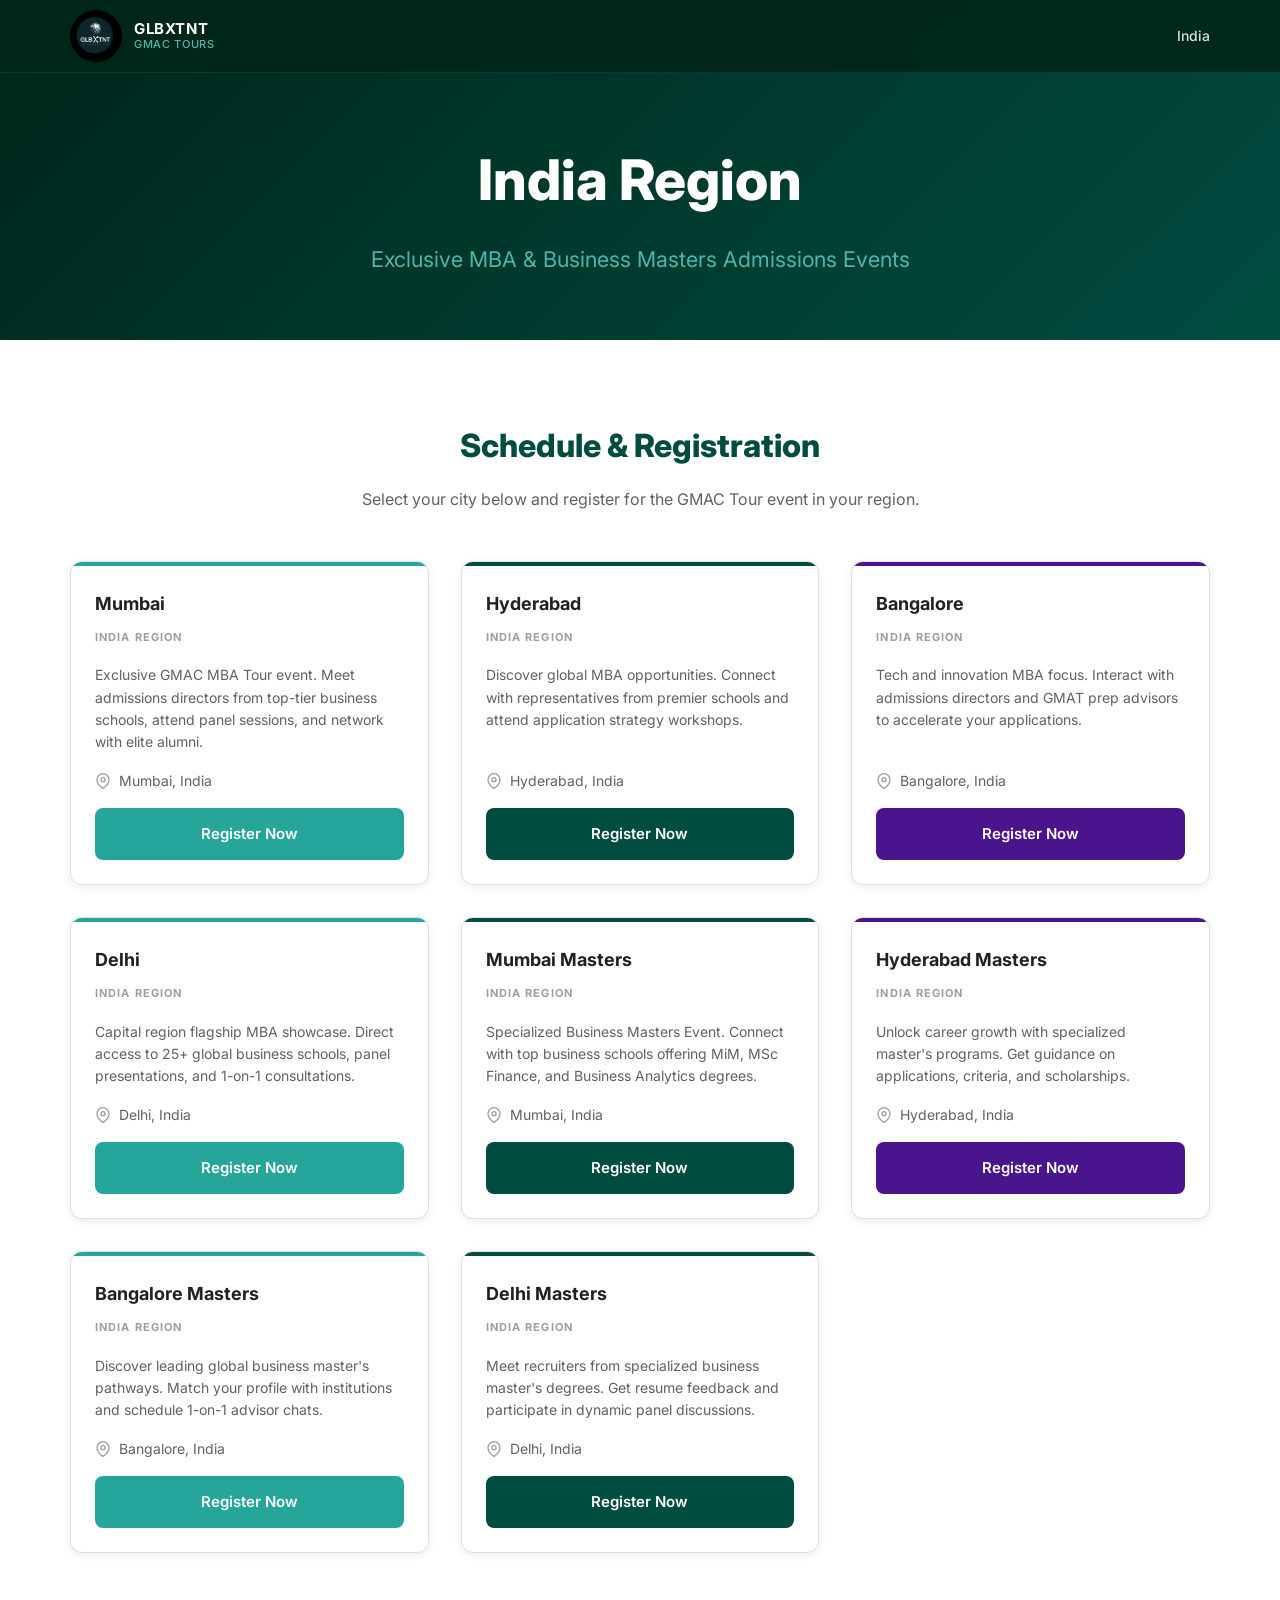
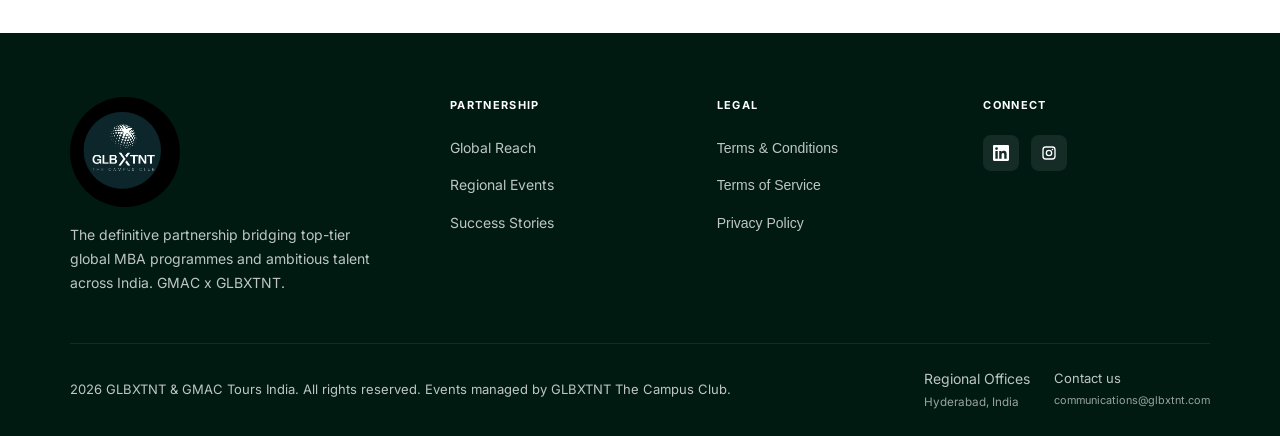
==== india.html @ bcb987fe "Add files via upload" ====
<!DOCTYPE html>
<html lang="en">
<head>
  <meta charset="UTF-8">
  <meta name="viewport" content="width=device-width, initial-scale=1.0">
  <meta name="description" content="GMAC Tours in India — exclusive MBA admissions events and networking sessions organised by GLBXTNT The Campus Club.">
  <title>GMAC Tours India | Powered by GLBXTNT & GMAC</title>
  <link rel="preconnect" href="https://fonts.googleapis.com">
  <link rel="preconnect" href="https://fonts.gstatic.com" crossorigin>
  <link href="https://fonts.googleapis.com/css2?family=Inter:wght@400;500;600;700;800&display=swap" rel="stylesheet">
  <link rel="stylesheet" href="styles.css">
  <link rel="icon" href="glb-logo.png" type="image/png">
  <style>
    .region-hero {
      padding: calc(var(--header-h) + 4rem) 0 4rem;
      background: linear-gradient(135deg, var(--green-dark) 0%, #004d40 100%);
      color: var(--white);
      text-align: center;
    }
    .region-hero h1 {
      font-size: clamp(2.25rem, 6vw, 3.5rem);
      font-weight: 800;
      margin-bottom: 1rem;
    }
    .region-hero p {
      font-size: clamp(1.125rem, 2.5vw, 1.35rem);
      color: var(--teal-light);
      max-width: 600px;
      margin: 0 auto;
    }
    .page-section {
      padding: 5rem 0;
      background: var(--white);
    }
    .section-title {
      font-size: 2rem;
      font-weight: 800;
      color: var(--green-primary);
      text-align: center;
      margin-bottom: 1rem;
    }
    .section-subtitle {
      text-align: center;
      color: var(--gray-700);
      max-width: 600px;
      margin: 0 auto 3rem;
    }
  </style>
</head>
<body>
  <header class="site-header">
    <div class="container header-inner">
      <a href="index.html" class="brand">
        <img src="glb-logo.png" alt="GLBXTNT The Campus Club" class="brand-logo">
        <span class="brand-text">
          <span class="brand-name">GLBXTNT</span>
          <span class="brand-tagline">GMAC Tours</span>
        </span>
      </a>
      <nav class="nav" aria-label="Main navigation">
        <a href="india.html" class="text-teal">India</a>
      </nav>
      <button class="menu-toggle" aria-label="Open menu" aria-expanded="false">
        <span></span><span></span><span></span>
      </button>
    </div>
  </header>

  <main>
    <!-- Region Hero -->
    <section class="region-hero">
      <div class="container">
        <h1>India Region</h1>
        <p>Exclusive MBA & Business Masters Admissions Events</p>
      </div>
    </section>

    <!-- Events Grid -->
    <section class="page-section">
      <div class="container">
        <h2 class="section-title">Schedule & Registration</h2>
        <p class="section-subtitle">Select your city below and register for the GMAC Tour event in your region.</p>

        <div class="events-grid">
          <!-- Mumbai -->
          <article class="event-card theme-teal">
            <div class="event-card-header">
              <div>
                <h3>Mumbai</h3>
                <span class="event-region">India Region</span>
              </div>
            </div>
            <p class="event-desc">Exclusive GMAC MBA Tour event. Meet admissions directors from top-tier business schools, attend panel sessions, and network with elite alumni.</p>
            <div class="event-location">
              <svg viewBox="0 0 24 24" fill="none" stroke="currentColor" stroke-width="2" aria-hidden="true"><path d="M21 10c0 7-9 13-9 13s-9-6-9-13a9 9 0 0 1 18 0z"/><circle cx="12" cy="10" r="3"/></svg>
              Mumbai, India
            </div>
            <a href="https://tours.mba.com/mumbai?utm_campaign=sas_IN_Tours_SummerFall_Gtoursdirect_sf26&utm_source=ranjika&utm_medium=social" target="_blank" rel="noopener noreferrer" class="btn btn-card">Register Now</a>
          </article>

          <!-- Hyderabad -->
          <article class="event-card theme-green">
            <div class="event-card-header">
              <div>
                <h3>Hyderabad</h3>
                <span class="event-region">India Region</span>
              </div>
            </div>
            <p class="event-desc">Discover global MBA opportunities. Connect with representatives from premier schools and attend application strategy workshops.</p>
            <div class="event-location">
              <svg viewBox="0 0 24 24" fill="none" stroke="currentColor" stroke-width="2" aria-hidden="true"><path d="M21 10c0 7-9 13-9 13s-9-6-9-13a9 9 0 0 1 18 0z"/><circle cx="12" cy="10" r="3"/></svg>
              Hyderabad, India
            </div>
            <a href="https://tours.mba.com/hyderabad?utm_campaign=sas_IN_Tours_SummerFall_Gtoursdirect_sf26&utm_source=ranjika&utm_medium=social" target="_blank" rel="noopener noreferrer" class="btn btn-card">Register Now</a>
          </article>

          <!-- Bangalore -->
          <article class="event-card theme-purple">
            <div class="event-card-header">
              <div>
                <h3>Bangalore</h3>
                <span class="event-region">India Region</span>
              </div>
            </div>
            <p class="event-desc">Tech and innovation MBA focus. Interact with admissions directors and GMAT prep advisors to accelerate your applications.</p>
            <div class="event-location">
              <svg viewBox="0 0 24 24" fill="none" stroke="currentColor" stroke-width="2" aria-hidden="true"><path d="M21 10c0 7-9 13-9 13s-9-6-9-13a9 9 0 0 1 18 0z"/><circle cx="12" cy="10" r="3"/></svg>
              Bangalore, India
            </div>
            <a href="https://tours.mba.com/bangalore?utm_campaign=sas_IN_Tours_SummerFall_Gtoursdirect_sf26&utm_source=ranjika&utm_medium=social" target="_blank" rel="noopener noreferrer" class="btn btn-card">Register Now</a>
          </article>

          <!-- Delhi -->
          <article class="event-card theme-teal">
            <div class="event-card-header">
              <div>
                <h3>Delhi</h3>
                <span class="event-region">India Region</span>
              </div>
            </div>
            <p class="event-desc">Capital region flagship MBA showcase. Direct access to 25+ global business schools, panel presentations, and 1-on-1 consultations.</p>
            <div class="event-location">
              <svg viewBox="0 0 24 24" fill="none" stroke="currentColor" stroke-width="2" aria-hidden="true"><path d="M21 10c0 7-9 13-9 13s-9-6-9-13a9 9 0 0 1 18 0z"/><circle cx="12" cy="10" r="3"/></svg>
              Delhi, India
            </div>
            <a href="https://tours.mba.com/delhi?utm_campaign=sas_IN_Tours_SummerFall_Gtoursdirect_sf26&utm_source=ranjika&utm_medium=social" target="_blank" rel="noopener noreferrer" class="btn btn-card">Register Now</a>
          </article>

          <!-- Mumbai Masters -->
          <article class="event-card theme-green">
            <div class="event-card-header">
              <div>
                <h3>Mumbai Masters</h3>
                <span class="event-region">India Region</span>
              </div>
            </div>
            <p class="event-desc">Specialized Business Masters Event. Connect with top business schools offering MiM, MSc Finance, and Business Analytics degrees.</p>
            <div class="event-location">
              <svg viewBox="0 0 24 24" fill="none" stroke="currentColor" stroke-width="2" aria-hidden="true"><path d="M21 10c0 7-9 13-9 13s-9-6-9-13a9 9 0 0 1 18 0z"/><circle cx="12" cy="10" r="3"/></svg>
              Mumbai, India
            </div>
            <a href="https://tours.mba.com/mumbai-masters?utm_campaign=sas_IN_Tours_SummerFall_Gtoursdirect_sf26&utm_source=ranjika&utm_medium=social" target="_blank" rel="noopener noreferrer" class="btn btn-card">Register Now</a>
          </article>

          <!-- Hyderabad Masters -->
          <article class="event-card theme-purple">
            <div class="event-card-header">
              <div>
                <h3>Hyderabad Masters</h3>
                <span class="event-region">India Region</span>
              </div>
            </div>
            <p class="event-desc">Unlock career growth with specialized master's programs. Get guidance on applications, criteria, and scholarships.</p>
            <div class="event-location">
              <svg viewBox="0 0 24 24" fill="none" stroke="currentColor" stroke-width="2" aria-hidden="true"><path d="M21 10c0 7-9 13-9 13s-9-6-9-13a9 9 0 0 1 18 0z"/><circle cx="12" cy="10" r="3"/></svg>
              Hyderabad, India
            </div>
            <a href="https://tours.mba.com/hyderabad-masters?utm_campaign=sas_IN_Tours_SummerFall_Gtoursdirect_sf26&utm_source=ranjika&utm_medium=social" target="_blank" rel="noopener noreferrer" class="btn btn-card">Register Now</a>
          </article>

          <!-- Bangalore Masters -->
          <article class="event-card theme-teal">
            <div class="event-card-header">
              <div>
                <h3>Bangalore Masters</h3>
                <span class="event-region">India Region</span>
              </div>
            </div>
            <p class="event-desc">Discover leading global business master's pathways. Match your profile with institutions and schedule 1-on-1 advisor chats.</p>
            <div class="event-location">
              <svg viewBox="0 0 24 24" fill="none" stroke="currentColor" stroke-width="2" aria-hidden="true"><path d="M21 10c0 7-9 13-9 13s-9-6-9-13a9 9 0 0 1 18 0z"/><circle cx="12" cy="10" r="3"/></svg>
              Bangalore, India
            </div>
            <a href="https://tours.mba.com/bangalore-masters?utm_campaign=sas_IN_Tours_SummerFall_Gtoursdirect_sf26&utm_source=ranjika&utm_medium=social" target="_blank" rel="noopener noreferrer" class="btn btn-card">Register Now</a>
          </article>

          <!-- Delhi Masters -->
          <article class="event-card theme-green">
            <div class="event-card-header">
              <div>
                <h3>Delhi Masters</h3>
                <span class="event-region">India Region</span>
              </div>
            </div>
            <p class="event-desc">Meet recruiters from specialized business master's degrees. Get resume feedback and participate in dynamic panel discussions.</p>
            <div class="event-location">
              <svg viewBox="0 0 24 24" fill="none" stroke="currentColor" stroke-width="2" aria-hidden="true"><path d="M21 10c0 7-9 13-9 13s-9-6-9-13a9 9 0 0 1 18 0z"/><circle cx="12" cy="10" r="3"/></svg>
              Delhi, India
            </div>
            <a href="https://tours.mba.com/delhi-masters?utm_campaign=sas_IN_Tours_SummerFall_Gtoursdirect_sf26&utm_source=ranjika&utm_medium=social" target="_blank" rel="noopener noreferrer" class="btn btn-card">Register Now</a>
          </article>
        </div>
      </div>
    </section>
  </main>

  <footer class="site-footer">
    <div class="container footer-grid">
      <div class="footer-brand">
        <img src="glb-logo.png" alt="GLBXTNT The Campus Club" class="footer-logo">
        <p>
          The definitive partnership bridging top-tier global MBA programmes and ambitious talent
          across India. GMAC x GLBXTNT.
        </p>
      </div>
      <div class="footer-links">
        <h3>Partnership</h3>
        <ul>
          <li><span class="footer-static-item">Global Reach</span></li>
          <li><span class="footer-static-item">Regional Events</span></li>
          <li><span class="footer-static-item">Success Stories</span></li>
        </ul>
      </div>
      <div class="footer-links">
        <h3>Legal</h3>
        <ul>
          <li><button class="footer-link-btn" type="button" data-modal="tnc">Terms &amp; Conditions</button></li>
          <li><button class="footer-link-btn" type="button" data-modal="terms">Terms of Service</button></li>
          <li><button class="footer-link-btn" type="button" data-modal="privacy">Privacy Policy</button></li>
        </ul>
      </div>
      <div class="footer-links">
        <h3>Connect</h3>
        <div class="social-links">
          <a href="https://www.linkedin.com/in/ranjika-mitra-she-her-2387b236/" target="_blank" rel="noopener noreferrer" class="social-link" aria-label="LinkedIn">
            <svg viewBox="0 0 24 24" fill="currentColor"><path d="M20.447 20.452h-3.554v-5.569c0-1.328-.027-3.037-1.852-3.037-1.853 0-2.136 1.445-2.136 2.939v5.667H9.351V9h3.414v1.561h.046c.477-.9 1.637-1.85 3.37-1.85 3.601 0 4.267 2.37 4.267 5.455v6.286zM5.337 7.433a2.062 2.062 0 0 1-2.063-2.065 2.064 2.064 0 1 1 2.063 2.065zm1.782 13.019H3.555V9h3.564v11.452zM22.225 0H1.771C.792 0 0 .774 0 1.729v20.542C0 23.227.792 24 1.771 24h20.451C23.2 24 24 23.227 24 22.271V1.729C24 .774 23.2 0 22.222 0h.003z"/></svg>
          </a>
          <a href="https://www.instagram.com/glbxtnt_thecampusclub" target="_blank" rel="noopener noreferrer" class="social-link" aria-label="Instagram">
            <svg viewBox="0 0 24 24" fill="currentColor"><path d="M7.03 2h9.94A5.03 5.03 0 0 1 22 7.03v9.94A5.03 5.03 0 0 1 16.97 22H7.03A5.03 5.03 0 0 1 2 16.97V7.03A5.03 5.03 0 0 1 7.03 2Zm0 2A3.03 3.03 0 0 0 4 7.03v9.94A3.03 3.03 0 0 0 7.03 20h9.94A3.03 3.03 0 0 0 20 16.97V7.03A3.03 3.03 0 0 0 16.97 4H7.03Zm10.2 1.5a1.2 1.2 0 1 1 0 2.4 1.2 1.2 0 0 1 0-2.4ZM12 7a5 5 0 1 1 0 10 5 5 0 0 1 0-10Zm0 2a3 3 0 1 0 0 6 3 3 0 0 0 0-6Z"/></svg>
          </a>
        </div>
      </div>
    </div>
    <div class="container footer-bottom">
      <p>2026 GLBXTNT & GMAC Tours India. All rights reserved. Events managed by GLBXTNT The Campus Club.</p>
      <div class="footer-bottom-links">
        <span class="footer-static-item footer-bottom-item">Regional Offices<br><small>Hyderabad, India</small></span>
        <a href="mailto:communications@glbxtnt.com" class="footer-link-inline footer-bottom-item">
          <span>Contact us</span>
          <small>communications@glbxtnt.com</small>
        </a>
      </div>
    </div>
  </footer>

  <div class="footer-modal" id="footerModal" aria-hidden="true">
    <div class="footer-modal-card" role="dialog" aria-modal="true" aria-labelledby="footerModalTitle">
      <button class="footer-modal-close" type="button" aria-label="Close">×</button>
      <h3 id="footerModalTitle">Footer information</h3>
      <div id="footerModalBody"></div>
    </div>
  </div>

  <script src="main.js"></script>
</body>
</html>
---- styles.css ----
/* ── Design tokens ── */
:root {
  --green-primary: #004d40;
  --green-dark: #00251a;
  --green-footer: #001a12;
  --teal: #26a69a;
  --teal-light: #4db6ac;
  --purple: #4a148c;
  --white: #ffffff;
  --gray-50: #f5f5f5;
  --gray-200: #e0e0e0;
  --gray-500: #9e9e9e;
  --gray-700: #616161;
  --gray-900: #212121;
  --shadow-sm: 0 2px 8px rgba(0, 0, 0, 0.08);
  --shadow-md: 0 8px 24px rgba(0, 0, 0, 0.12);
  --radius: 8px;
  --radius-lg: 12px;
  --container: 1140px;
  --header-h: 72px;
}

*, *::before, *::after {
  box-sizing: border-box;
  margin: 0;
  padding: 0;
}

html {
  scroll-behavior: smooth;
}

body {
  font-family: 'Inter', system-ui, -apple-system, sans-serif;
  color: var(--gray-900);
  line-height: 1.6;
  background: var(--white);
}

img {
  max-width: 100%;
  display: block;
}

a {
  color: inherit;
  text-decoration: none;
}

ul {
  list-style: none;
}

.container {
  width: min(100% - 2rem, var(--container));
  margin-inline: auto;
}

.text-teal {
  color: var(--teal);
}

/* ── Buttons ── */
.btn {
  display: inline-flex;
  align-items: center;
  justify-content: center;
  gap: 0.5rem;
  padding: 0.875rem 1.75rem;
  border-radius: var(--radius);
  font-weight: 600;
  font-size: 0.9375rem;
  border: 2px solid transparent;
  cursor: pointer;
  transition: transform 0.2s, box-shadow 0.2s, background 0.2s;
}

.btn:hover {
  transform: translateY(-1px);
}

.btn-primary {
  background: var(--teal);
  color: var(--white);
  box-shadow: 0 4px 14px rgba(38, 166, 154, 0.35);
}

.btn-primary:hover {
  background: var(--teal-light);
}

.btn-outline {
  background: transparent;
  color: var(--white);
  border-color: rgba(255, 255, 255, 0.7);
}

.btn-outline:hover {
  background: rgba(255, 255, 255, 0.1);
  border-color: var(--white);
}

.btn-outline-dark {
  background: transparent;
  color: var(--green-primary);
  border-color: var(--green-primary);
}

.btn-outline-dark:hover {
  background: rgba(0, 77, 64, 0.08);
  border-color: var(--green-dark);
}

.btn-lg {
  padding: 1rem 2.5rem;
  font-size: 1rem;
}

.badge {
  display: inline-block;
  background: var(--teal);
  color: var(--white);
  font-size: 0.6875rem;
  font-weight: 700;
  letter-spacing: 0.08em;
  text-transform: uppercase;
  padding: 0.4rem 0.85rem;
  border-radius: 999px;
  margin-bottom: 1rem;
}

/* ── Header ── */
.site-header {
  position: fixed;
  top: 0;
  left: 0;
  right: 0;
  z-index: 100;
  background: rgba(0, 37, 26, 0.92);
  backdrop-filter: blur(12px);
  border-bottom: 1px solid rgba(255, 255, 255, 0.08);
}

.header-inner {
  display: flex;
  align-items: center;
  justify-content: space-between;
  height: var(--header-h);
}

.brand {
  display: flex;
  align-items: center;
  gap: 0.75rem;
}

.brand-logo {
  width: 52px;
  height: 52px;
  border-radius: 50%;
  object-fit: cover;
  display: block;
}

.brand-text {
  display: flex;
  flex-direction: column;
  line-height: 1.2;
}

.brand-name {
  color: var(--white);
  font-weight: 700;
  font-size: 0.9375rem;
  letter-spacing: 0.04em;
}

.brand-tagline {
  color: var(--teal-light);
  font-size: 0.6875rem;
  font-weight: 500;
  letter-spacing: 0.06em;
  text-transform: uppercase;
}

.nav {
  display: flex;
  align-items: center;
  gap: 2rem;
}

.nav a {
  color: rgba(255, 255, 255, 0.85);
  font-size: 0.875rem;
  font-weight: 500;
  transition: color 0.2s;
}

.nav a:hover {
  color: var(--white);
}

.nav-cta {
  background: var(--teal) !important;
  color: var(--white) !important;
  padding: 0.5rem 1.25rem !important;
  border-radius: var(--radius);
}

.menu-toggle {
  display: none;
  flex-direction: column;
  gap: 5px;
  background: none;
  border: none;
  cursor: pointer;
  padding: 4px;
}

.menu-toggle span {
  display: block;
  width: 24px;
  height: 2px;
  background: var(--white);
  border-radius: 2px;
  transition: transform 0.2s, opacity 0.2s;
}

/* ── Hero ── */
.hero {
  position: relative;
  min-height: calc(100vh - var(--header-h));
  min-height: calc(100dvh - var(--header-h));
  display: flex;
  align-items: center;
  padding: calc(var(--header-h) + 2rem) 0 4rem;
  overflow: hidden;
}

.hero-bg {
  position: absolute;
  inset: 0;
  background:
    url('https://images.unsplash.com/photo-1524178232363-1fb2b075b655?auto=format&fit=crop&w=1920&q=85')
    center / cover no-repeat;
  transform: scale(1.02);
}

.hero-scrim {
  position: absolute;
  inset: 0;
  background:
    linear-gradient(
      105deg,
      rgba(255, 255, 255, 0.94) 0%,
      rgba(245, 250, 248, 0.88) 42%,
      rgba(236, 246, 243, 0.72) 68%,
      rgba(230, 242, 239, 0.55) 100%
    );
  backdrop-filter: blur(2px);
}

.hero-content {
  position: relative;
  z-index: 1;
  max-width: 680px;
  padding: 2.5rem 0;
}

.hero-eyebrow {
  color: var(--green-primary);
  font-size: 0.8125rem;
  font-weight: 600;
  letter-spacing: 0.08em;
  text-transform: uppercase;
  margin-bottom: 0.75rem;
  opacity: 0.85;
}

.hero h1 {
  font-size: clamp(2rem, 5vw, 3.25rem);
  font-weight: 800;
  color: var(--green-dark);
  line-height: 1.15;
  margin-bottom: 0.75rem;
}

.hero-accent {
  display: block;
  margin-top: 0.35rem;
  color: var(--teal);
}

.hero-subtitle {
  font-size: clamp(1.125rem, 2.5vw, 1.5rem);
  font-weight: 600;
  color: var(--green-primary);
  margin-bottom: 1rem;
}

.hero-desc {
  color: var(--gray-700);
  font-size: 1.0625rem;
  margin-bottom: 2rem;
  max-width: 560px;
  line-height: 1.7;
}

.hero-actions {
  display: flex;
  flex-wrap: wrap;
  gap: 1rem;
}

/* ── Stats ── */
.stats {
  background: var(--green-primary);
  padding: 0;
}

.stats-grid {
  display: grid;
  grid-template-columns: repeat(3, 1fr);
  gap: 0;
}

.stat-card {
  display: flex;
  flex-direction: column;
  align-items: center;
  text-align: center;
  padding: 3rem 1.5rem;
  border-right: 1px solid rgba(255, 255, 255, 0.1);
}

.stat-card:last-child {
  border-right: none;
}

.stat-icon {
  width: 40px;
  height: 40px;
  color: var(--teal-light);
  margin-bottom: 1rem;
}

.stat-icon svg {
  width: 100%;
  height: 100%;
}

.stat-value {
  font-size: clamp(2rem, 4vw, 2.75rem);
  font-weight: 800;
  color: var(--white);
  line-height: 1;
  margin-bottom: 0.5rem;
}

.stat-label {
  font-size: 0.75rem;
  font-weight: 600;
  letter-spacing: 0.12em;
  text-transform: uppercase;
  color: var(--teal-light);
}

/* ── Partnership ── */
.partnership {
  padding: 6rem 0;
  background: var(--white);
}

.partnership-grid {
  display: grid;
  grid-template-columns: 1fr 1fr;
  gap: 4rem;
  align-items: center;
}

.partnership-copy h2 {
  font-size: clamp(1.75rem, 3vw, 2.25rem);
  font-weight: 800;
  color: var(--green-primary);
  margin-bottom: 1rem;
}

.partnership-copy > p {
  color: var(--gray-700);
  font-size: 1.0625rem;
  margin-bottom: 2rem;
}

.feature-list {
  display: flex;
  flex-direction: column;
  gap: 1.5rem;
}

.feature-list li {
  display: flex;
  gap: 1rem;
  align-items: flex-start;
}

.feature-icon {
  flex-shrink: 0;
  width: 44px;
  height: 44px;
  background: var(--green-primary);
  border-radius: var(--radius);
  display: flex;
  align-items: center;
  justify-content: center;
  color: var(--white);
}

.feature-icon svg {
  width: 22px;
  height: 22px;
}

.feature-list strong {
  display: block;
  font-weight: 700;
  color: var(--gray-900);
  margin-bottom: 0.2rem;
}

.feature-list span {
  font-size: 0.9375rem;
  color: var(--gray-700);
}

.partnership-visual img {
  width: 100%;
  border-radius: var(--radius-lg);
  box-shadow: var(--shadow-md);
  aspect-ratio: 4 / 3;
  object-fit: cover;
}

/* ── Events ── */
.events {
  padding: 6rem 0;
  background: var(--white);
}

.events-header {
  display: flex;
  justify-content: space-between;
  align-items: flex-end;
  gap: 2rem;
  margin-bottom: 2.5rem;
}

.events-header h2 {
  font-size: clamp(1.75rem, 3vw, 2.25rem);
  font-weight: 800;
  color: var(--green-primary);
  margin-bottom: 0.5rem;
}

.events-header p {
  color: var(--gray-700);
  max-width: 520px;
}

.carousel-controls {
  display: flex;
  gap: 0.5rem;
  flex-shrink: 0;
}

.carousel-btn {
  width: 40px;
  height: 40px;
  border-radius: 50%;
  border: 1px solid var(--gray-200);
  background: var(--white);
  color: var(--green-primary);
  cursor: pointer;
  display: flex;
  align-items: center;
  justify-content: center;
  transition: background 0.2s, border-color 0.2s;
}

.carousel-btn:hover {
  background: var(--gray-50);
  border-color: var(--teal);
}

.carousel-btn svg {
  width: 18px;
  height: 18px;
}

.events-track-wrapper {
  overflow: hidden;
}

.events-track {
  display: flex;
  gap: 1.5rem;
  transition: transform 0.4s ease;
}

.events-grid {
  display: grid;
  grid-template-columns: repeat(auto-fill, minmax(300px, 1fr));
  gap: 2rem;
  margin-top: 3rem;
}

.event-card {
  flex: 0 0 calc(33.333% - 1rem);
  min-width: 280px;
  background: var(--white);
  border-radius: var(--radius-lg);
  box-shadow: var(--shadow-sm);
  border: 1px solid var(--gray-200);
  overflow: hidden;
  display: flex;
  flex-direction: column;
}

.event-card-header {
  padding: 1.5rem 1.5rem 1rem;
  border-top: 4px solid;
  display: flex;
  justify-content: space-between;
  align-items: flex-start;
  gap: 1rem;
}

.theme-teal .event-card-header { border-top-color: var(--teal); }
.theme-green .event-card-header { border-top-color: var(--green-primary); }
.theme-purple .event-card-header { border-top-color: var(--purple); }

.event-card h3 {
  font-size: 1.125rem;
  font-weight: 700;
  color: var(--gray-900);
  margin-bottom: 0.25rem;
}

.event-region {
  font-size: 0.6875rem;
  font-weight: 700;
  letter-spacing: 0.1em;
  text-transform: uppercase;
  color: var(--gray-500);
}

.event-date {
  font-size: 0.8125rem;
  font-weight: 700;
  color: var(--gray-700);
  white-space: nowrap;
}

.event-desc {
  padding: 0 1.5rem;
  font-size: 0.875rem;
  color: var(--gray-700);
  flex: 1;
}

.event-location {
  display: flex;
  align-items: center;
  gap: 0.5rem;
  padding: 1rem 1.5rem;
  font-size: 0.875rem;
  color: var(--gray-700);
}

.event-location svg {
  width: 16px;
  height: 16px;
  flex-shrink: 0;
  color: var(--gray-500);
}

.event-card .btn-card {
  margin: 0 1.5rem 1.5rem;
  width: calc(100% - 3rem);
  color: var(--white);
  font-weight: 600;
  padding: 0.75rem;
  border-radius: var(--radius);
  text-align: center;
  transition: opacity 0.2s;
}

.theme-teal .btn-card { background: var(--teal); }
.theme-green .btn-card { background: var(--green-primary); }
.theme-purple .btn-card { background: var(--purple); }

.event-card .btn-card:hover {
  opacity: 0.9;
  transform: none;
}

/* ── Institutional ── */
.institutional {
  padding: 4rem 0;
  background: var(--gray-50);
  text-align: center;
}

.section-eyebrow {
  font-size: 0.6875rem;
  font-weight: 700;
  letter-spacing: 0.14em;
  text-transform: uppercase;
  color: var(--gray-500);
  margin-bottom: 2rem;
}

.partner-marquee {
  overflow: hidden;
  position: relative;
  mask-image: linear-gradient(90deg, transparent 0%, #000 8%, #000 92%, transparent 100%);
  -webkit-mask-image: linear-gradient(90deg, transparent 0%, #000 8%, #000 92%, transparent 100%);
}

.partner-track {
  display: flex;
  width: max-content;
  animation: partner-marquee 24s linear infinite;
  will-change: transform;
}

.partner-track:hover {
  animation-play-state: paused;
}

.partner-logos {
  display: flex;
  align-items: center;
  gap: 2rem 3rem;
  padding: 0;
  margin: 0;
  list-style: none;
  flex-wrap: nowrap;
  white-space: nowrap;
}

.partner-logos li {
  flex-shrink: 0;
  font-family: Georgia, 'Times New Roman', serif;
  font-size: clamp(1.125rem, 2.5vw, 1.5rem);
  font-weight: 700;
  color: var(--gray-700);
  letter-spacing: 0.04em;
}

@keyframes partner-marquee {
  from {
    transform: translateX(0);
  }
  to {
    transform: translateX(-50%);
  }
}

/* ── CTA ── */
.cta {
  padding: 6rem 0;
  background:
    linear-gradient(135deg, var(--green-primary) 0%, var(--green-dark) 50%, #003328 100%);
  text-align: center;
}

.cta-inner {
  max-width: 640px;
}

.cta h2 {
  font-size: clamp(1.75rem, 4vw, 2.5rem);
  font-weight: 800;
  color: var(--white);
  margin-bottom: 1rem;
}

.cta-inner > p {
  color: rgba(255, 255, 255, 0.85);
  font-size: 1.0625rem;
  margin-bottom: 2rem;
}

.social-proof {
  display: flex;
  flex-direction: column;
  align-items: center;
  gap: 0.75rem;
  margin-bottom: 2rem;
}

.avatars {
  display: flex;
  align-items: center;
}

.avatar {
  width: 36px;
  height: 36px;
  border-radius: 50%;
  border: 2px solid var(--green-primary);
  background: linear-gradient(135deg, hsl(calc(var(--i) * 60), 40%, 55%), hsl(calc(var(--i) * 60 + 30), 50%, 45%));
  margin-left: calc(var(--i) * -8px);
}

.avatar:first-child {
  margin-left: 0;
}

.avatar-badge {
  margin-left: -8px;
  background: var(--teal);
  color: var(--white);
  font-size: 0.6875rem;
  font-weight: 700;
  padding: 0.25rem 0.5rem;
  border-radius: 999px;
  border: 2px solid var(--green-primary);
}

.social-proof p {
  font-size: 0.875rem;
  color: rgba(255, 255, 255, 0.75);
}

/* ── Footer ── */
.site-footer {
  background: var(--green-footer);
  color: rgba(255, 255, 255, 0.75);
  padding-top: 4rem;
}

.footer-grid {
  display: grid;
  grid-template-columns: 1.5fr 1fr 1fr 1fr;
  gap: 2.5rem;
  padding-bottom: 3rem;
}

.footer-logo {
  width: 110px;
  height: 110px;
  border-radius: 50%;
  margin-bottom: 1rem;
  object-fit: cover;
  display: block;
  overflow: hidden;
  aspect-ratio: 1 / 1;
}

.footer-brand p {
  font-size: 0.875rem;
  line-height: 1.7;
  max-width: 300px;
}

.footer-links h3 {
  color: var(--white);
  font-size: 0.6875rem;
  font-weight: 700;
  letter-spacing: 0.12em;
  text-transform: uppercase;
  margin-bottom: 1.25rem;
}

.footer-links ul {
  display: flex;
  flex-direction: column;
  gap: 0.75rem;
}

.footer-links a,
.footer-link-btn,
.footer-static-item {
  font-size: 0.875rem;
  transition: color 0.2s;
}

.footer-link-btn {
  background: none;
  border: 0;
  padding: 0;
  color: inherit;
  text-align: left;
  cursor: pointer;
}

.footer-link-btn:hover,
.footer-static-item:hover {
  color: var(--teal-light);
}

.social-links {
  display: flex;
  gap: 0.75rem;
}

.social-link {
  width: 36px;
  height: 36px;
  background: rgba(255, 255, 255, 0.08);
  border-radius: var(--radius);
  display: flex;
  align-items: center;
  justify-content: center;
  color: var(--white);
  transition: background 0.2s, color 0.2s;
  text-decoration: none;
}

.social-link:hover {
  background: rgba(255, 255, 255, 0.15);
  color: var(--teal-light);
}

.social-links svg {
  width: 16px;
  height: 16px;
}

.footer-bottom {
  display: flex;
  justify-content: space-between;
  align-items: center;
  flex-wrap: wrap;
  gap: 1rem;
  padding: 1.5rem 0;
  border-top: 1px solid rgba(255, 255, 255, 0.08);
  font-size: 0.8125rem;
}

.footer-bottom-links {
  display: flex;
  gap: 1.5rem;
  align-items: flex-start;
}

.footer-bottom-item {
  display: inline-flex;
  flex-direction: column;
  gap: 0.2rem;
}

.footer-bottom-item small {
  color: rgba(255, 255, 255, 0.6);
}

.footer-link-inline {
  color: inherit;
  text-decoration: none;
}

.footer-link-inline:hover {
  color: var(--teal-light);
}

.footer-modal {
  position: fixed;
  inset: 0;
  background: rgba(0, 0, 0, 0.65);
  display: none;
  align-items: center;
  justify-content: center;
  padding: 1.5rem;
  z-index: 2000;
}

.footer-modal.is-open {
  display: flex;
}

.footer-modal-card {
  position: relative;
  width: min(100%, 560px);
  background: var(--white);
  color: var(--gray-800);
  border-radius: var(--radius);
  padding: 2rem;
  box-shadow: 0 18px 60px rgba(0, 0, 0, 0.25);
}

.footer-modal-close {
  position: absolute;
  top: 0.85rem;
  right: 0.85rem;
  width: 34px;
  height: 34px;
  border: 0;
  border-radius: 50%;
  background: var(--gray-100);
  color: var(--gray-700);
  cursor: pointer;
  font-size: 1.2rem;
}

.footer-modal-card h3 {
  margin-bottom: 0.9rem;
  color: var(--green-dark);
}

.footer-modal-card p,
.footer-modal-card li {
  font-size: 0.95rem;
  line-height: 1.7;
  color: var(--gray-700);
}

.footer-modal-card ul {
  margin: 0.8rem 0 0;
  padding-left: 1.2rem;
  display: flex;
  flex-direction: column;
  gap: 0.45rem;
}

/* ── Mobile nav ── */
.site-header.nav-open .nav {
  display: flex;
  flex-direction: column;
  position: absolute;
  top: var(--header-h);
  left: 0;
  right: 0;
  background: var(--green-dark);
  padding: 1.5rem 2rem 2rem;
  gap: 1.25rem;
  border-bottom: 1px solid rgba(255, 255, 255, 0.08);
}

.site-header.nav-open .menu-toggle span:nth-child(1) {
  transform: rotate(45deg) translate(5px, 5px);
}

.site-header.nav-open .menu-toggle span:nth-child(2) {
  opacity: 0;
}

.site-header.nav-open .menu-toggle span:nth-child(3) {
  transform: rotate(-45deg) translate(5px, -5px);
}

/* ── Responsive ── */
@media (max-width: 900px) {
  .stats-grid {
    grid-template-columns: 1fr;
  }

  .stat-card {
    border-right: none;
    border-bottom: 1px solid rgba(255, 255, 255, 0.1);
  }

  .stat-card:last-child {
    border-bottom: none;
  }

  .partnership-grid {
    grid-template-columns: 1fr;
    gap: 2.5rem;
  }

  .partnership-visual {
    order: -1;
  }

  .event-card {
    flex: 0 0 calc(50% - 0.75rem);
  }

  .footer-grid {
    grid-template-columns: 1fr 1fr;
  }
}

@media (max-width: 640px) {
  .hero {
    padding: calc(var(--header-h) + 1.5rem) 0 3rem;
  }

  .hero-scrim {
    background:
      linear-gradient(
        180deg,
        rgba(255, 255, 255, 0.95) 0%,
        rgba(245, 250, 248, 0.9) 100%
      );
  }

  .nav {
    display: none;
  }

  .menu-toggle {
    display: flex;
  }

  .events-header {
    flex-direction: column;
    align-items: flex-start;
  }

  .event-card {
    flex: 0 0 85%;
  }

  .footer-grid {
    grid-template-columns: 1fr;
  }

  .footer-bottom {
    flex-direction: column;
    text-align: center;
  }
}
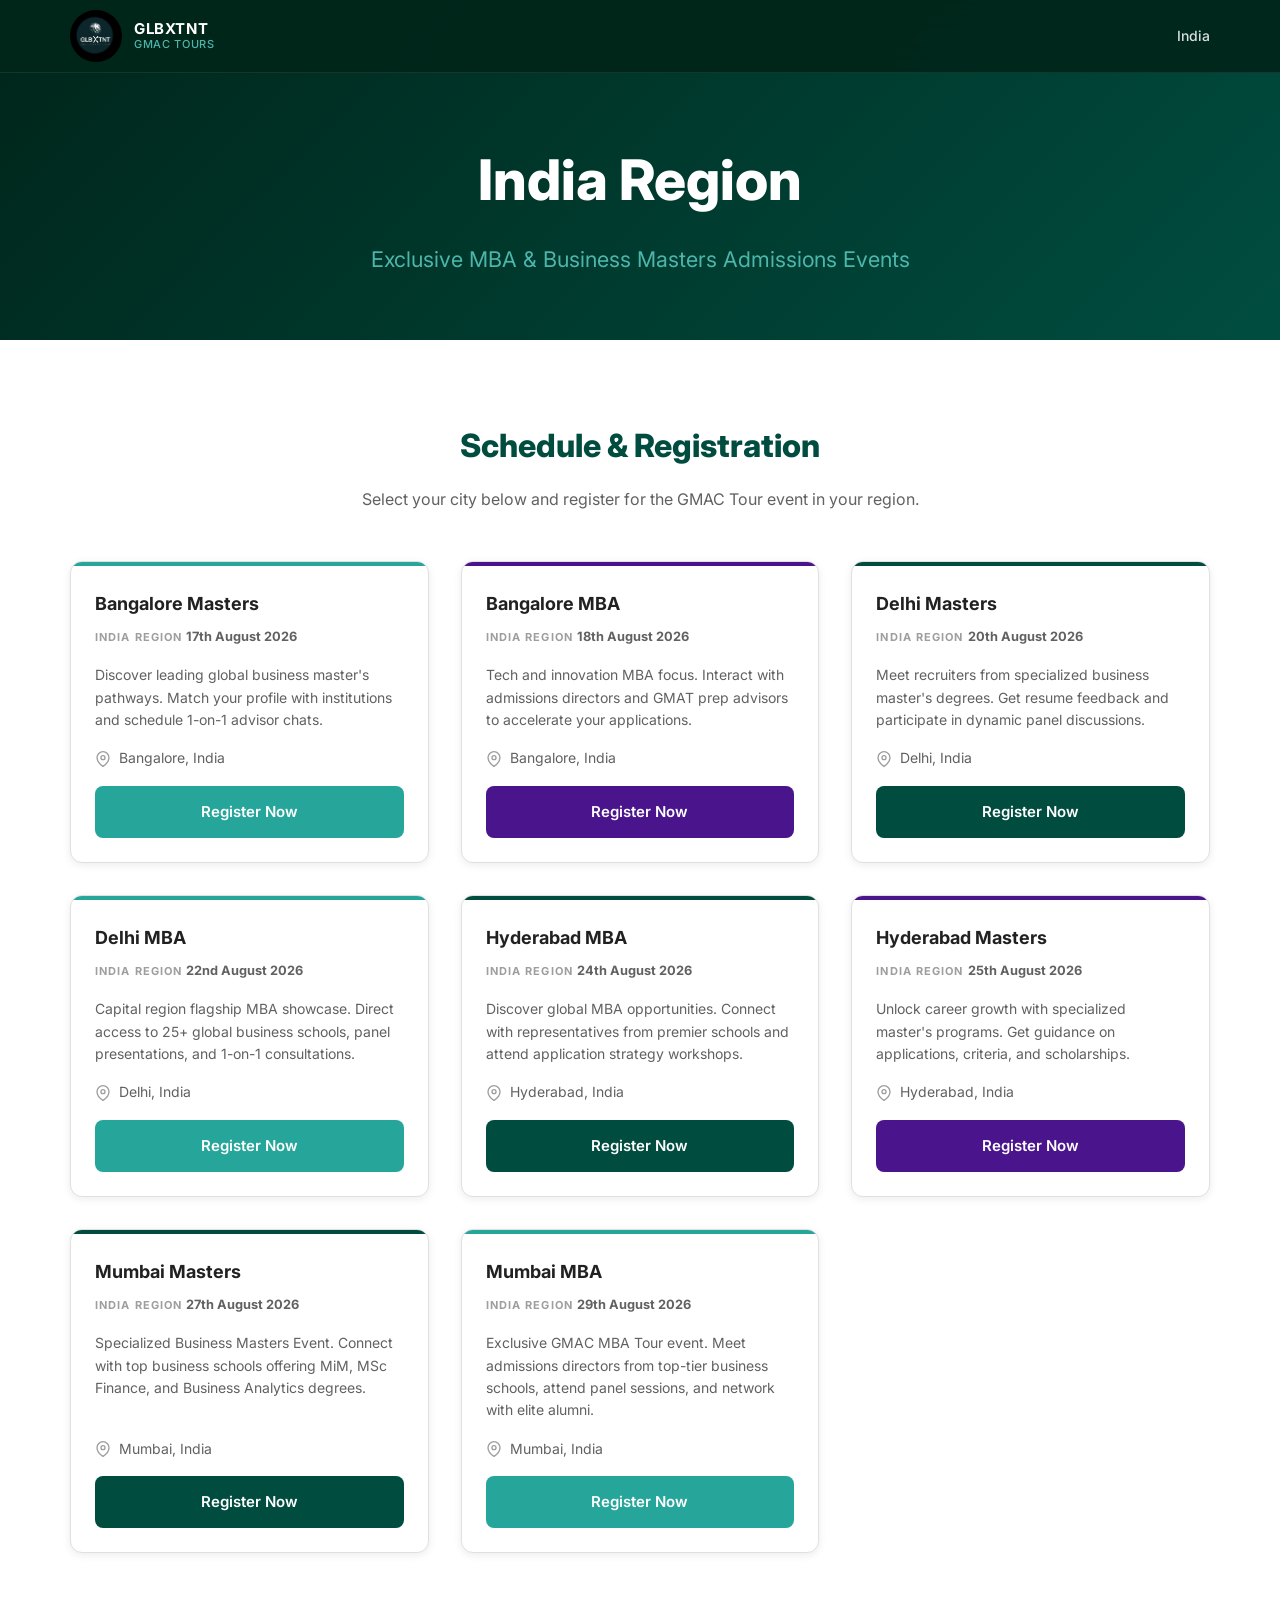
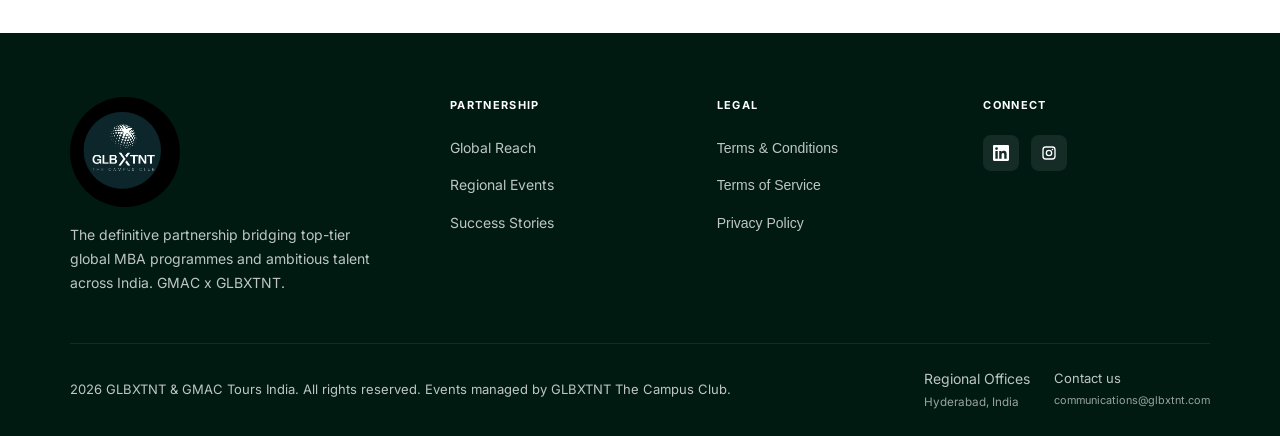
==== commit 6a1bfbc2: "Add files via upload" ====
--- a/india.html
+++ b/india.html
@@ -82,12 +82,132 @@
         <p class="section-subtitle">Select your city below and register for the GMAC Tour event in your region.</p>
 
         <div class="events-grid">
+          <!-- Bangalore Masters -->
+          <article class="event-card theme-teal">
+            <div class="event-card-header">
+              <div>
+                <h3>Bangalore Masters</h3>
+                <span class="event-region">India Region</span>
+                <span class="event-date">17th August 2026</span>
+              </div>
+            </div>
+            <p class="event-desc">Discover leading global business master's pathways. Match your profile with institutions and schedule 1-on-1 advisor chats.</p>
+            <div class="event-location">
+              <svg viewBox="0 0 24 24" fill="none" stroke="currentColor" stroke-width="2" aria-hidden="true"><path d="M21 10c0 7-9 13-9 13s-9-6-9-13a9 9 0 0 1 18 0z"/><circle cx="12" cy="10" r="3"/></svg>
+              Bangalore, India
+            </div>
+            <a href="https://tours.mba.com/bangalore-masters?utm_campaign=sas_IN_Tours_SummerFall_Gtoursdirect_sf26&utm_source=ranjika&utm_medium=social" target="_blank" rel="noopener noreferrer" class="btn btn-card">Register Now</a>
+          </article>
+
+          <!-- Bangalore -->
+          <article class="event-card theme-purple">
+            <div class="event-card-header">
+              <div>
+                <h3>Bangalore MBA</h3>
+                <span class="event-region">India Region</span>
+                <span class="event-date">18th August 2026</span>
+              </div>
+            </div>
+            <p class="event-desc">Tech and innovation MBA focus. Interact with admissions directors and GMAT prep advisors to accelerate your applications.</p>
+            <div class="event-location">
+              <svg viewBox="0 0 24 24" fill="none" stroke="currentColor" stroke-width="2" aria-hidden="true"><path d="M21 10c0 7-9 13-9 13s-9-6-9-13a9 9 0 0 1 18 0z"/><circle cx="12" cy="10" r="3"/></svg>
+              Bangalore, India
+            </div>
+            <a href="https://tours.mba.com/bangalore?utm_campaign=sas_IN_Tours_SummerFall_Gtoursdirect_sf26&utm_source=ranjika&utm_medium=social" target="_blank" rel="noopener noreferrer" class="btn btn-card">Register Now</a>
+          </article>
+
+          <!-- Delhi Masters -->
+          <article class="event-card theme-green">
+            <div class="event-card-header">
+              <div>
+                <h3>Delhi Masters</h3>
+                <span class="event-region">India Region</span>
+                <span class="event-date">20th August 2026</span>
+              </div>
+            </div>
+            <p class="event-desc">Meet recruiters from specialized business master's degrees. Get resume feedback and participate in dynamic panel discussions.</p>
+            <div class="event-location">
+              <svg viewBox="0 0 24 24" fill="none" stroke="currentColor" stroke-width="2" aria-hidden="true"><path d="M21 10c0 7-9 13-9 13s-9-6-9-13a9 9 0 0 1 18 0z"/><circle cx="12" cy="10" r="3"/></svg>
+              Delhi, India
+            </div>
+            <a href="https://tours.mba.com/delhi-masters?utm_campaign=sas_IN_Tours_SummerFall_Gtoursdirect_sf26&utm_source=ranjika&utm_medium=social" target="_blank" rel="noopener noreferrer" class="btn btn-card">Register Now</a>
+          </article>
+          
+          <!-- Delhi -->
+          <article class="event-card theme-teal">
+            <div class="event-card-header">
+              <div>
+                <h3>Delhi MBA</h3>
+                <span class="event-region">India Region</span>
+                <span class="event-date">22nd August 2026</span>
+              </div>
+            </div>
+            <p class="event-desc">Capital region flagship MBA showcase. Direct access to 25+ global business schools, panel presentations, and 1-on-1 consultations.</p>
+            <div class="event-location">
+              <svg viewBox="0 0 24 24" fill="none" stroke="currentColor" stroke-width="2" aria-hidden="true"><path d="M21 10c0 7-9 13-9 13s-9-6-9-13a9 9 0 0 1 18 0z"/><circle cx="12" cy="10" r="3"/></svg>
+              Delhi, India
+            </div>
+            <a href="https://tours.mba.com/delhi?utm_campaign=sas_IN_Tours_SummerFall_Gtoursdirect_sf26&utm_source=ranjika&utm_medium=social" target="_blank" rel="noopener noreferrer" class="btn btn-card">Register Now</a>
+          </article>
+
+          <!-- Hyderabad -->
+          <article class="event-card theme-green">
+            <div class="event-card-header">
+              <div>
+                <h3>Hyderabad MBA</h3>
+                <span class="event-region">India Region</span>
+                <span class="event-date">24th August 2026</span>
+              </div>
+            </div>
+            <p class="event-desc">Discover global MBA opportunities. Connect with representatives from premier schools and attend application strategy workshops.</p>
+            <div class="event-location">
+              <svg viewBox="0 0 24 24" fill="none" stroke="currentColor" stroke-width="2" aria-hidden="true"><path d="M21 10c0 7-9 13-9 13s-9-6-9-13a9 9 0 0 1 18 0z"/><circle cx="12" cy="10" r="3"/></svg>
+              Hyderabad, India
+            </div>
+            <a href="https://tours.mba.com/hyderabad?utm_campaign=sas_IN_Tours_SummerFall_Gtoursdirect_sf26&utm_source=ranjika&utm_medium=social" target="_blank" rel="noopener noreferrer" class="btn btn-card">Register Now</a>
+          </article>
+
+          <!-- Hyderabad Masters -->
+          <article class="event-card theme-purple">
+            <div class="event-card-header">
+              <div>
+                <h3>Hyderabad Masters</h3>
+                <span class="event-region">India Region</span>
+                <span class="event-date">25th August 2026</span>
+              </div>
+            </div>
+            <p class="event-desc">Unlock career growth with specialized master's programs. Get guidance on applications, criteria, and scholarships.</p>
+            <div class="event-location">
+              <svg viewBox="0 0 24 24" fill="none" stroke="currentColor" stroke-width="2" aria-hidden="true"><path d="M21 10c0 7-9 13-9 13s-9-6-9-13a9 9 0 0 1 18 0z"/><circle cx="12" cy="10" r="3"/></svg>
+              Hyderabad, India
+            </div>
+            <a href="https://tours.mba.com/hyderabad-masters?utm_campaign=sas_IN_Tours_SummerFall_Gtoursdirect_sf26&utm_source=ranjika&utm_medium=social" target="_blank" rel="noopener noreferrer" class="btn btn-card">Register Now</a>
+          </article>
+
+          <!-- Mumbai Masters -->
+          <article class="event-card theme-green">
+            <div class="event-card-header">
+              <div>
+                <h3>Mumbai Masters</h3>
+                <span class="event-region">India Region</span>
+                <span class="event-date">27th August 2026</span>
+              </div>
+            </div>
+            <p class="event-desc">Specialized Business Masters Event. Connect with top business schools offering MiM, MSc Finance, and Business Analytics degrees.</p>
+            <div class="event-location">
+              <svg viewBox="0 0 24 24" fill="none" stroke="currentColor" stroke-width="2" aria-hidden="true"><path d="M21 10c0 7-9 13-9 13s-9-6-9-13a9 9 0 0 1 18 0z"/><circle cx="12" cy="10" r="3"/></svg>
+              Mumbai, India
+            </div>
+            <a href="https://tours.mba.com/mumbai-masters?utm_campaign=sas_IN_Tours_SummerFall_Gtoursdirect_sf26&utm_source=ranjika&utm_medium=social" target="_blank" rel="noopener noreferrer" class="btn btn-card">Register Now</a>
+          </article>
+
           <!-- Mumbai -->
           <article class="event-card theme-teal">
             <div class="event-card-header">
               <div>
-                <h3>Mumbai</h3>
-                <span class="event-region">India Region</span>
+                <h3>Mumbai MBA</h3>
+                <span class="event-region">India Region</span>
+                <span class="event-date">29th August 2026</span>
               </div>
             </div>
             <p class="event-desc">Exclusive GMAC MBA Tour event. Meet admissions directors from top-tier business schools, attend panel sessions, and network with elite alumni.</p>
@@ -96,118 +216,6 @@
               Mumbai, India
             </div>
             <a href="https://tours.mba.com/mumbai?utm_campaign=sas_IN_Tours_SummerFall_Gtoursdirect_sf26&utm_source=ranjika&utm_medium=social" target="_blank" rel="noopener noreferrer" class="btn btn-card">Register Now</a>
-          </article>
-
-          <!-- Hyderabad -->
-          <article class="event-card theme-green">
-            <div class="event-card-header">
-              <div>
-                <h3>Hyderabad</h3>
-                <span class="event-region">India Region</span>
-              </div>
-            </div>
-            <p class="event-desc">Discover global MBA opportunities. Connect with representatives from premier schools and attend application strategy workshops.</p>
-            <div class="event-location">
-              <svg viewBox="0 0 24 24" fill="none" stroke="currentColor" stroke-width="2" aria-hidden="true"><path d="M21 10c0 7-9 13-9 13s-9-6-9-13a9 9 0 0 1 18 0z"/><circle cx="12" cy="10" r="3"/></svg>
-              Hyderabad, India
-            </div>
-            <a href="https://tours.mba.com/hyderabad?utm_campaign=sas_IN_Tours_SummerFall_Gtoursdirect_sf26&utm_source=ranjika&utm_medium=social" target="_blank" rel="noopener noreferrer" class="btn btn-card">Register Now</a>
-          </article>
-
-          <!-- Bangalore -->
-          <article class="event-card theme-purple">
-            <div class="event-card-header">
-              <div>
-                <h3>Bangalore</h3>
-                <span class="event-region">India Region</span>
-              </div>
-            </div>
-            <p class="event-desc">Tech and innovation MBA focus. Interact with admissions directors and GMAT prep advisors to accelerate your applications.</p>
-            <div class="event-location">
-              <svg viewBox="0 0 24 24" fill="none" stroke="currentColor" stroke-width="2" aria-hidden="true"><path d="M21 10c0 7-9 13-9 13s-9-6-9-13a9 9 0 0 1 18 0z"/><circle cx="12" cy="10" r="3"/></svg>
-              Bangalore, India
-            </div>
-            <a href="https://tours.mba.com/bangalore?utm_campaign=sas_IN_Tours_SummerFall_Gtoursdirect_sf26&utm_source=ranjika&utm_medium=social" target="_blank" rel="noopener noreferrer" class="btn btn-card">Register Now</a>
-          </article>
-
-          <!-- Delhi -->
-          <article class="event-card theme-teal">
-            <div class="event-card-header">
-              <div>
-                <h3>Delhi</h3>
-                <span class="event-region">India Region</span>
-              </div>
-            </div>
-            <p class="event-desc">Capital region flagship MBA showcase. Direct access to 25+ global business schools, panel presentations, and 1-on-1 consultations.</p>
-            <div class="event-location">
-              <svg viewBox="0 0 24 24" fill="none" stroke="currentColor" stroke-width="2" aria-hidden="true"><path d="M21 10c0 7-9 13-9 13s-9-6-9-13a9 9 0 0 1 18 0z"/><circle cx="12" cy="10" r="3"/></svg>
-              Delhi, India
-            </div>
-            <a href="https://tours.mba.com/delhi?utm_campaign=sas_IN_Tours_SummerFall_Gtoursdirect_sf26&utm_source=ranjika&utm_medium=social" target="_blank" rel="noopener noreferrer" class="btn btn-card">Register Now</a>
-          </article>
-
-          <!-- Mumbai Masters -->
-          <article class="event-card theme-green">
-            <div class="event-card-header">
-              <div>
-                <h3>Mumbai Masters</h3>
-                <span class="event-region">India Region</span>
-              </div>
-            </div>
-            <p class="event-desc">Specialized Business Masters Event. Connect with top business schools offering MiM, MSc Finance, and Business Analytics degrees.</p>
-            <div class="event-location">
-              <svg viewBox="0 0 24 24" fill="none" stroke="currentColor" stroke-width="2" aria-hidden="true"><path d="M21 10c0 7-9 13-9 13s-9-6-9-13a9 9 0 0 1 18 0z"/><circle cx="12" cy="10" r="3"/></svg>
-              Mumbai, India
-            </div>
-            <a href="https://tours.mba.com/mumbai-masters?utm_campaign=sas_IN_Tours_SummerFall_Gtoursdirect_sf26&utm_source=ranjika&utm_medium=social" target="_blank" rel="noopener noreferrer" class="btn btn-card">Register Now</a>
-          </article>
-
-          <!-- Hyderabad Masters -->
-          <article class="event-card theme-purple">
-            <div class="event-card-header">
-              <div>
-                <h3>Hyderabad Masters</h3>
-                <span class="event-region">India Region</span>
-              </div>
-            </div>
-            <p class="event-desc">Unlock career growth with specialized master's programs. Get guidance on applications, criteria, and scholarships.</p>
-            <div class="event-location">
-              <svg viewBox="0 0 24 24" fill="none" stroke="currentColor" stroke-width="2" aria-hidden="true"><path d="M21 10c0 7-9 13-9 13s-9-6-9-13a9 9 0 0 1 18 0z"/><circle cx="12" cy="10" r="3"/></svg>
-              Hyderabad, India
-            </div>
-            <a href="https://tours.mba.com/hyderabad-masters?utm_campaign=sas_IN_Tours_SummerFall_Gtoursdirect_sf26&utm_source=ranjika&utm_medium=social" target="_blank" rel="noopener noreferrer" class="btn btn-card">Register Now</a>
-          </article>
-
-          <!-- Bangalore Masters -->
-          <article class="event-card theme-teal">
-            <div class="event-card-header">
-              <div>
-                <h3>Bangalore Masters</h3>
-                <span class="event-region">India Region</span>
-              </div>
-            </div>
-            <p class="event-desc">Discover leading global business master's pathways. Match your profile with institutions and schedule 1-on-1 advisor chats.</p>
-            <div class="event-location">
-              <svg viewBox="0 0 24 24" fill="none" stroke="currentColor" stroke-width="2" aria-hidden="true"><path d="M21 10c0 7-9 13-9 13s-9-6-9-13a9 9 0 0 1 18 0z"/><circle cx="12" cy="10" r="3"/></svg>
-              Bangalore, India
-            </div>
-            <a href="https://tours.mba.com/bangalore-masters?utm_campaign=sas_IN_Tours_SummerFall_Gtoursdirect_sf26&utm_source=ranjika&utm_medium=social" target="_blank" rel="noopener noreferrer" class="btn btn-card">Register Now</a>
-          </article>
-
-          <!-- Delhi Masters -->
-          <article class="event-card theme-green">
-            <div class="event-card-header">
-              <div>
-                <h3>Delhi Masters</h3>
-                <span class="event-region">India Region</span>
-              </div>
-            </div>
-            <p class="event-desc">Meet recruiters from specialized business master's degrees. Get resume feedback and participate in dynamic panel discussions.</p>
-            <div class="event-location">
-              <svg viewBox="0 0 24 24" fill="none" stroke="currentColor" stroke-width="2" aria-hidden="true"><path d="M21 10c0 7-9 13-9 13s-9-6-9-13a9 9 0 0 1 18 0z"/><circle cx="12" cy="10" r="3"/></svg>
-              Delhi, India
-            </div>
-            <a href="https://tours.mba.com/delhi-masters?utm_campaign=sas_IN_Tours_SummerFall_Gtoursdirect_sf26&utm_source=ranjika&utm_medium=social" target="_blank" rel="noopener noreferrer" class="btn btn-card">Register Now</a>
           </article>
         </div>
       </div>
--- a/styles.css
+++ b/styles.css
@@ -554,7 +554,7 @@
 }
 
 .event-date {
-  font-size: 0.8125rem;
+  font-size: 0.8rem;
   font-weight: 700;
   color: var(--gray-700);
   white-space: nowrap;
